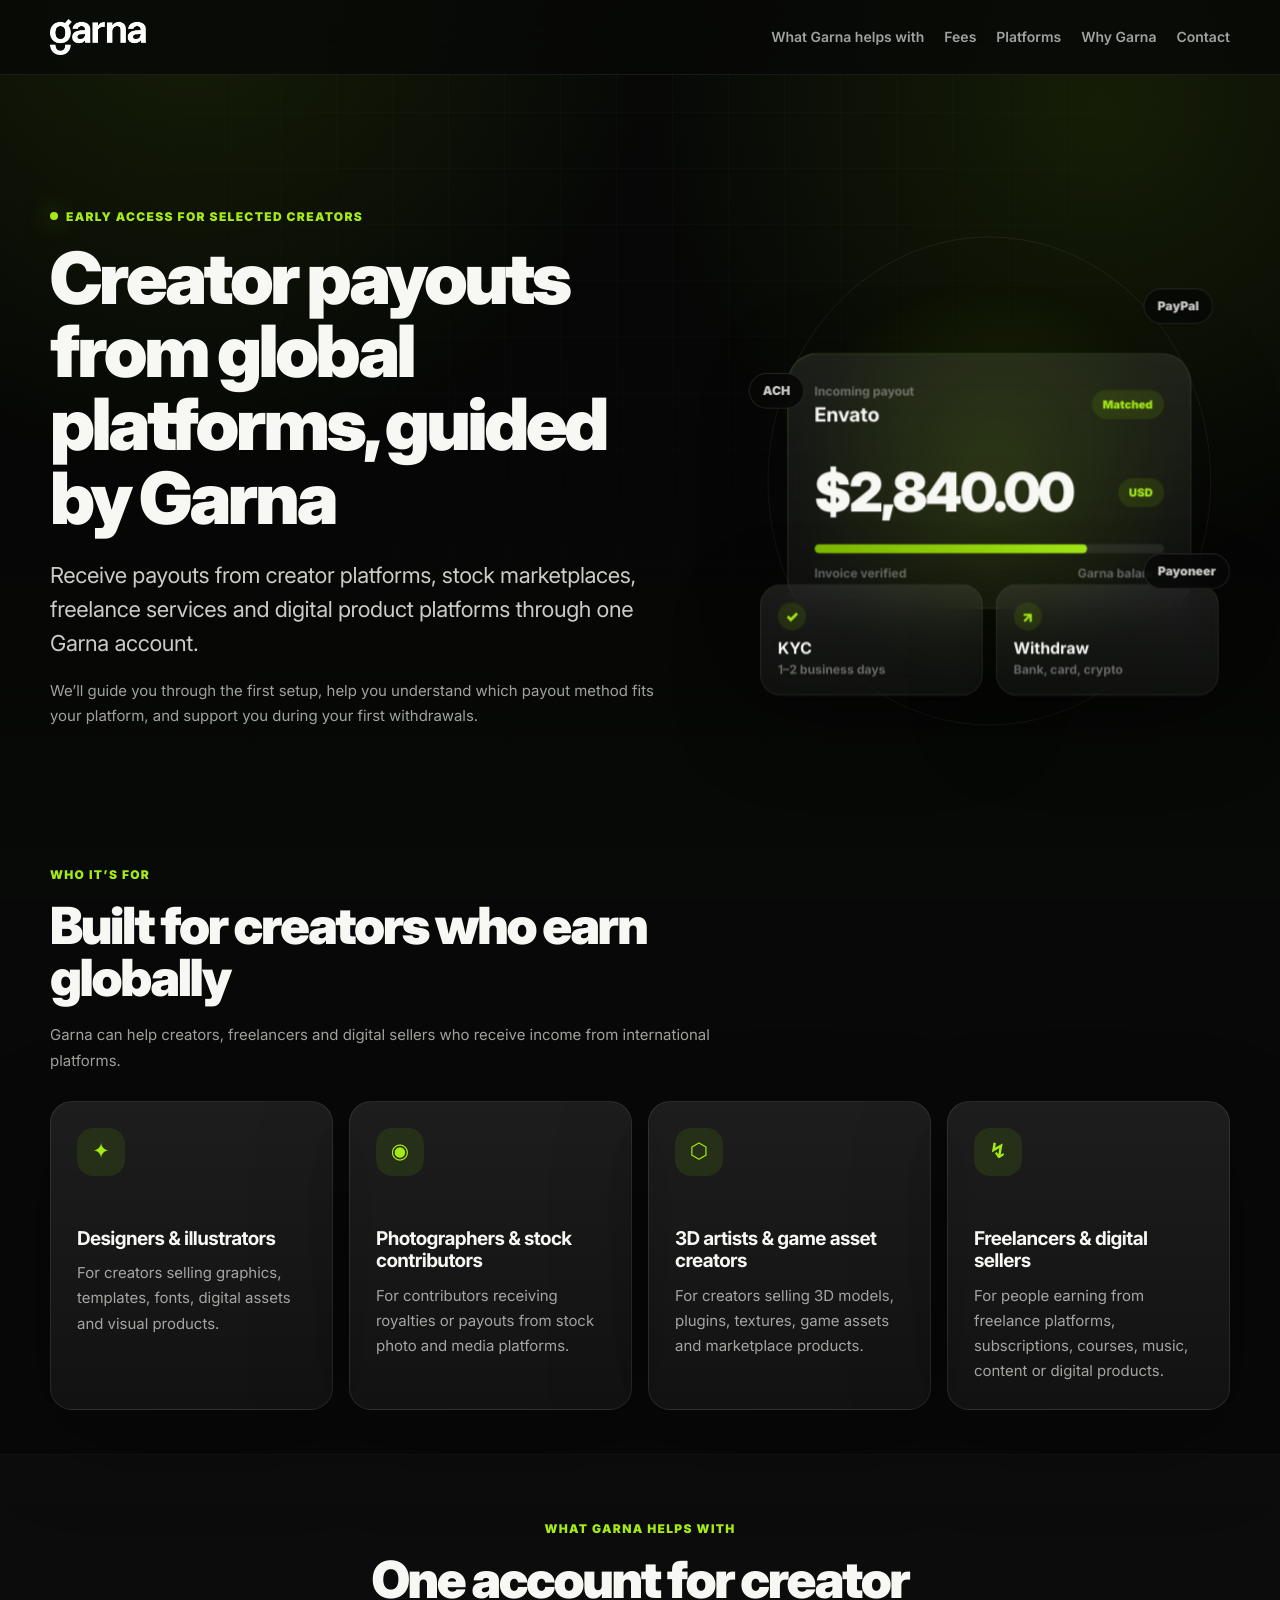
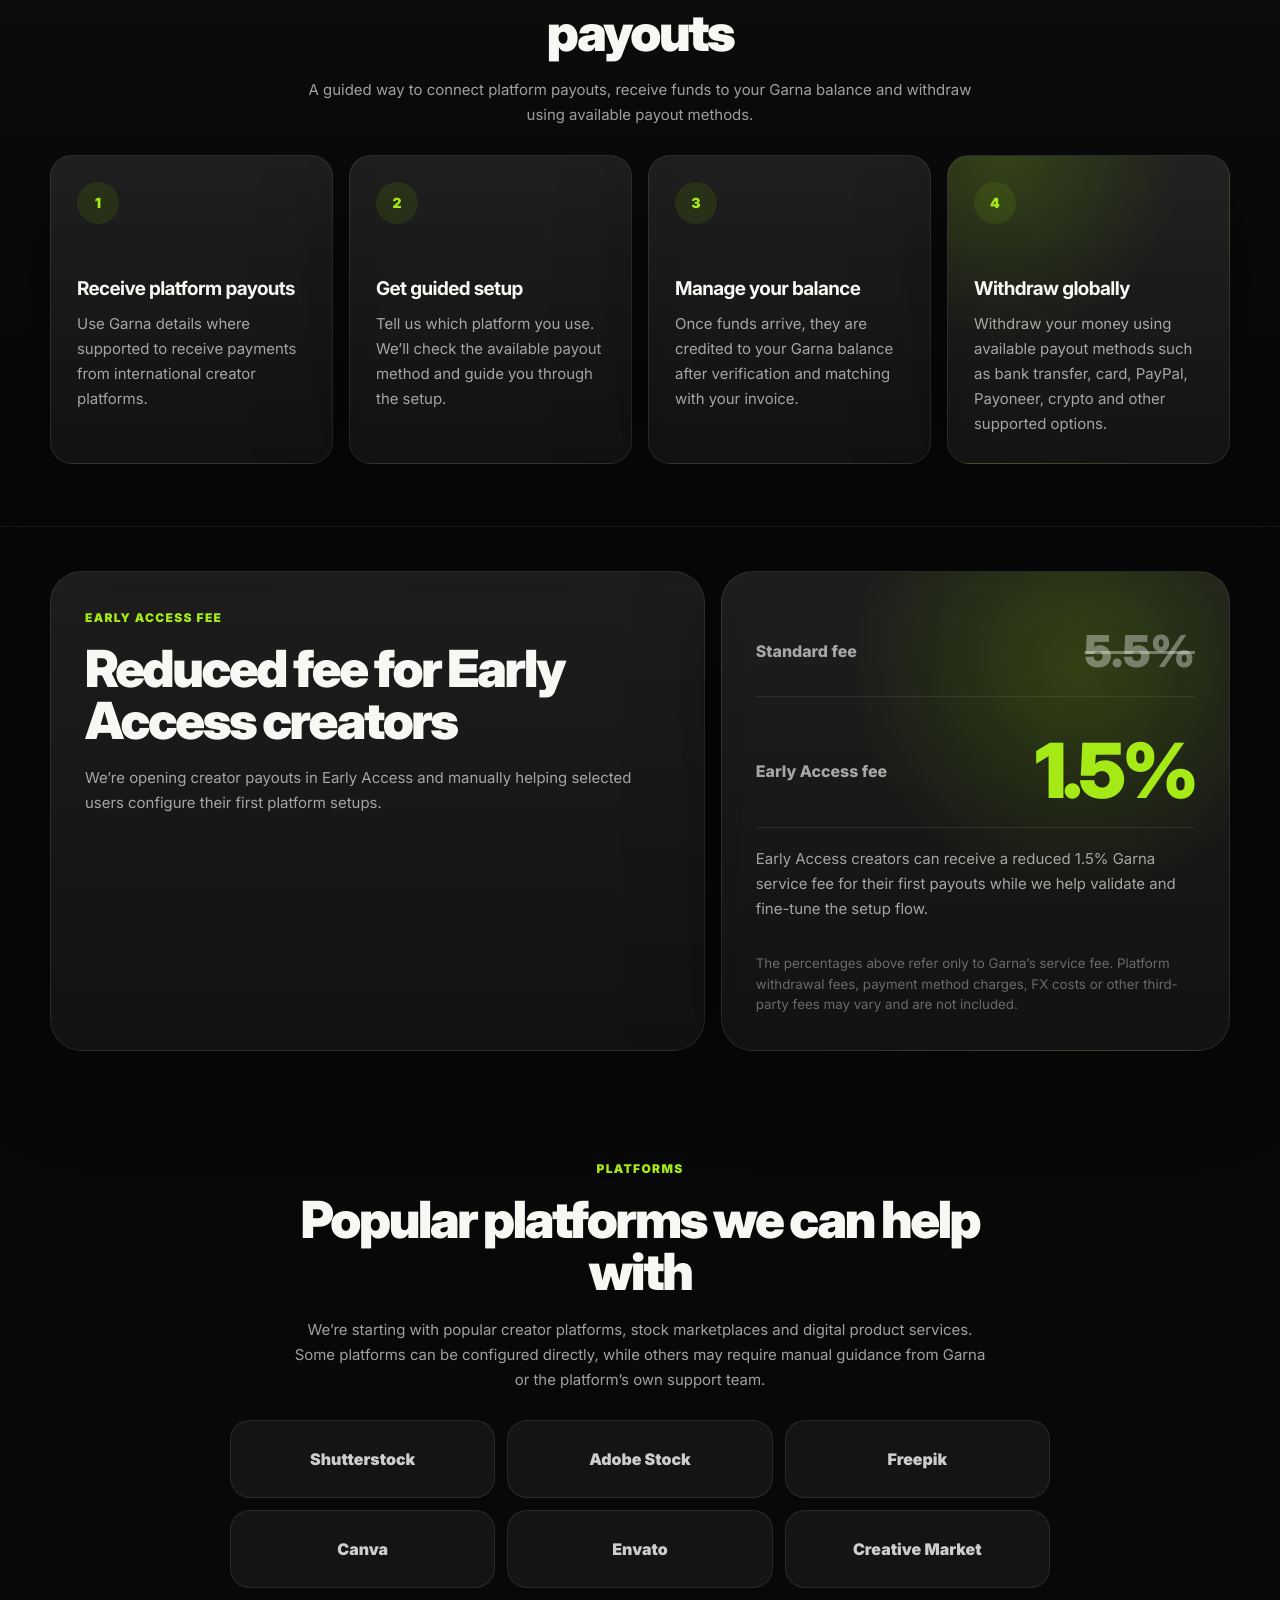
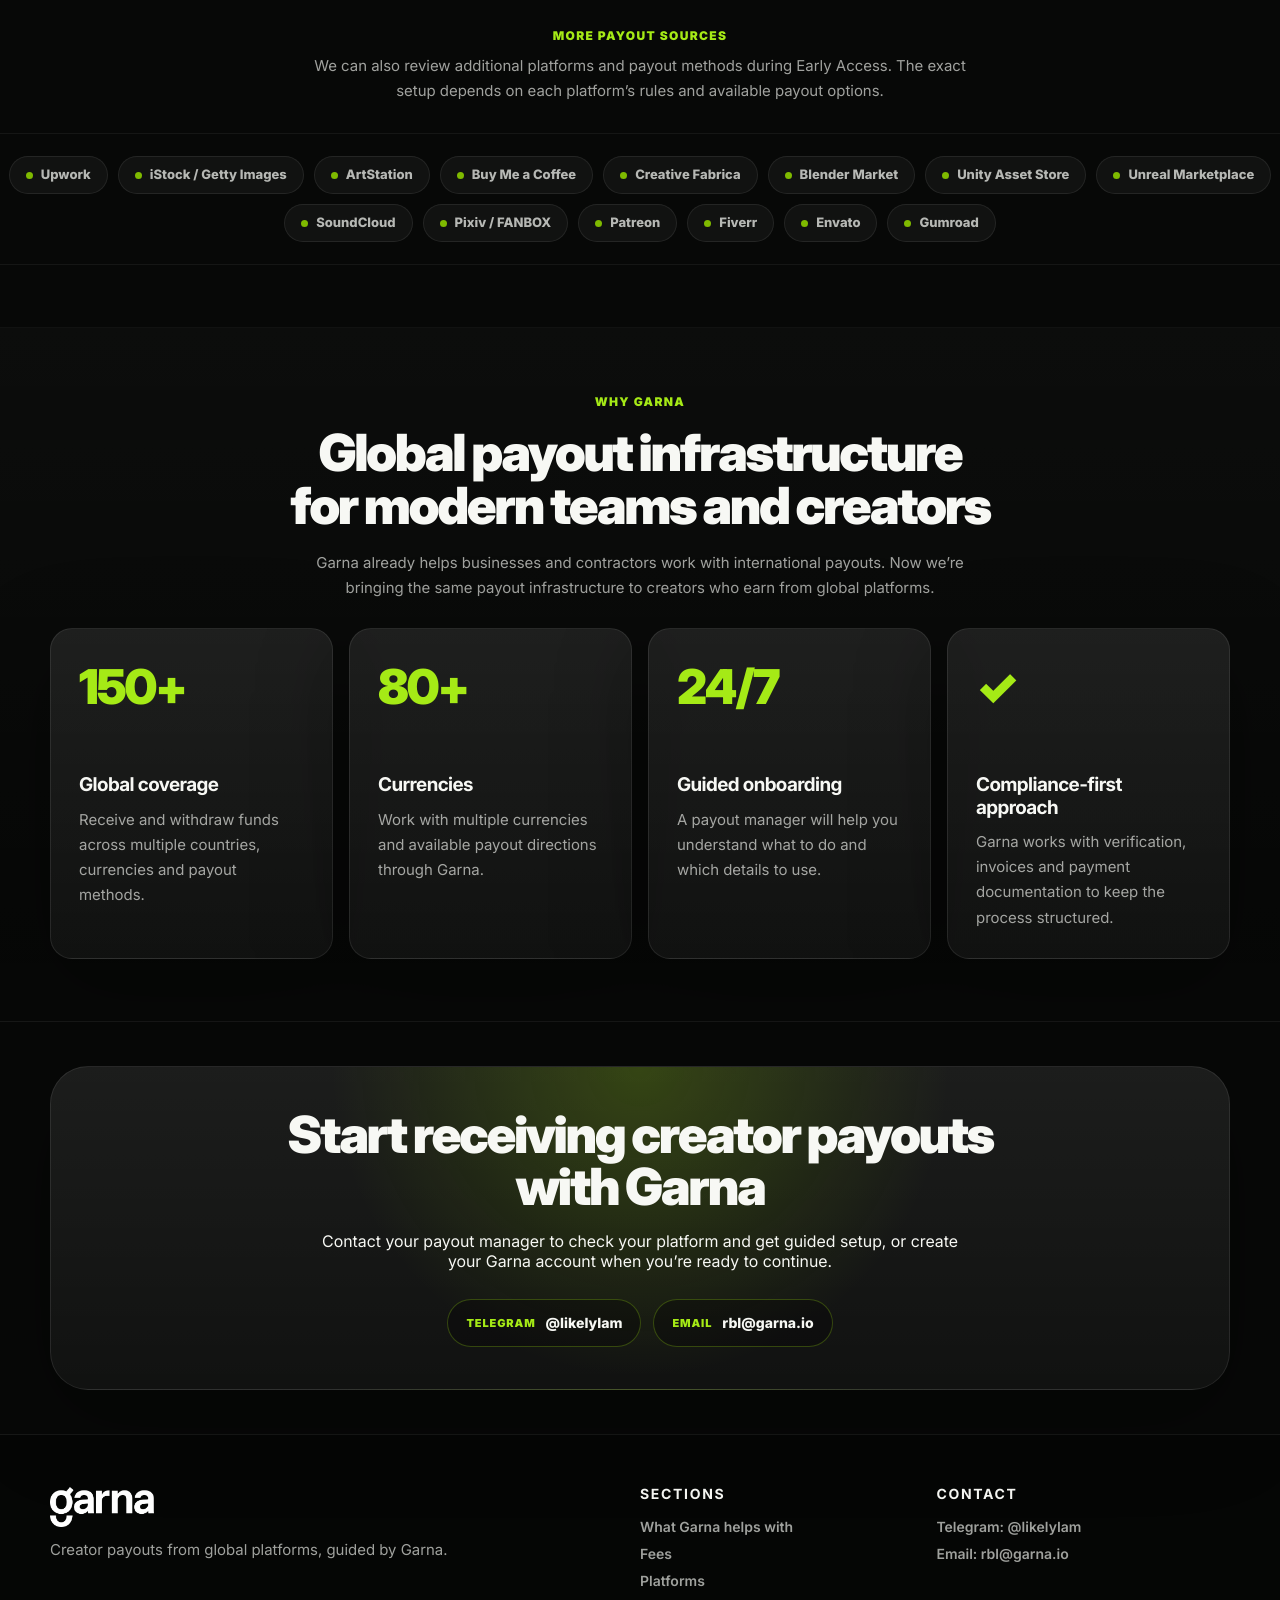
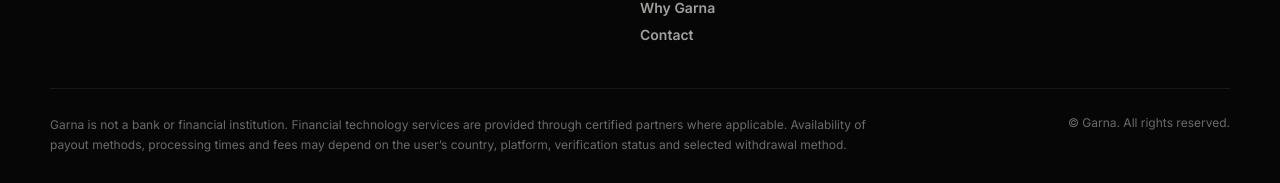
==== pdf/index.html @ 15866f6f "Add files via upload" ====
<!DOCTYPE html>

<html lang="en">
<head>
<meta charset="utf-8"/>
<meta content="width=device-width, initial-scale=1.0" name="viewport"/>
<title>Garna for Creators - PDF version</title>
<meta content="Compact Garna for Creators overview for PDF export." name="description"/>
<meta content="#070807" name="theme-color"/>
<!-- Favicon / app icons -->
<link href="assets/favicon.ico" rel="icon" sizes="any"/>
<link href="assets/favicon-32.png" rel="icon" sizes="32x32" type="image/png"/>
<link href="assets/favicon-180.png" rel="apple-touch-icon"/>
<link href="https://fonts.googleapis.com" rel="preconnect"/>
<link crossorigin="" href="https://fonts.gstatic.com" rel="preconnect"/>
<link href="https://fonts.googleapis.com/css2?family=Inter:wght@400;500;600;700;800;900&amp;display=swap" rel="stylesheet"/>
<link href="styles.css" rel="stylesheet"/>
</head>
<body class="pdf-version">
<div aria-hidden="true" class="page-glow"></div>
<!-- Header / navigation -->
<header class="site-header" id="top">
<div class="nav-shell">
<a aria-label="Garna home" class="brand-logo" href="#top">
<img alt="Garna" src="assets/garna-white.png"/>
</a>
<nav aria-label="Primary navigation" class="main-nav"><a href="#helps">What Garna helps with</a><a href="#fees">Fees</a><a href="#platforms">Platforms</a><a href="#why">Why Garna</a><a href="#manager">Contact</a></nav>

</div>

</header>
<!-- PDF VERSION: compact landing page for browser Print -> Save as PDF --><main>
<!-- Hero: main promise + visual payout flow -->
<section class="hero section-pad">
<div class="container hero-grid">
<div class="hero-copy reveal">
<div class="eyebrow">
<span class="dot"></span>
<span data-i18n="hero.eyebrow">Early Access for selected creators</span>
</div>
<h1 data-i18n="hero.title">Creator payouts from global platforms, guided by Garna</h1>
<p class="lead" data-i18n="hero.subtitle">Receive payouts from creator platforms, stock marketplaces, freelance services and digital product platforms through one Garna account.</p>
<p class="hero-note" data-i18n="hero.note">We’ll guide you through the first setup, help you understand which payout method fits your platform, and support you during your first withdrawals.</p>


</div>
<div aria-label="Garna creator payout flow preview" class="hero-visual reveal delay-1">
<div class="flow-card main-flow">
<div class="flow-head">
<div>
<span class="muted-label" data-i18n="visual.cardLabel">Incoming payout</span>
<strong>Envato</strong>
</div>
<span class="status-pill" data-i18n="visual.matched">Matched</span>
</div>
<div class="amount-row">
<span>$2,840.00</span>
<span class="amount-tag">USD</span>
</div>
<div class="progress-line"><span></span></div>
<div class="flow-meta">
<span data-i18n="visual.invoice">Invoice verified</span>
<span data-i18n="visual.balance">Garna balance</span>
</div>
</div>
<div class="mini-grid">
<div class="mini-card">
<span class="mini-icon">✓</span>
<strong data-i18n="visual.kyc">KYC</strong>
<p data-i18n="visual.kycText">1–2 business days</p>
</div>
<div class="mini-card">
<span class="mini-icon">↗</span>
<strong data-i18n="visual.withdraw">Withdraw</strong>
<p data-i18n="visual.withdrawText">Bank, card, crypto</p>
</div>
</div>
<div class="orbit orbit-a">PayPal</div>
<div class="orbit orbit-b">ACH</div>
<div class="orbit orbit-c">Payoneer</div>
</div>
</div>
</section>
<!-- Optional partner transition banner: visible only with ?mode=transition or ?ref=partner -->

<section class="section-pad compact" id="who">
<div class="container">
<div class="section-head reveal">
<span class="section-kicker" data-i18n="who.kicker">Who it’s for</span>
<h2 data-i18n="who.title">Built for creators who earn globally</h2>
<p data-i18n="who.text">Garna can help creators, freelancers and digital sellers who receive income from international platforms.</p>
</div>
<div class="cards four-cols">
<article class="card reveal">
<span class="card-icon">✦</span>
<h3 data-i18n="who.card1.title">Designers &amp; illustrators</h3>
<p data-i18n="who.card1.text">For creators selling graphics, templates, fonts, digital assets and visual products.</p>
</article>
<article class="card reveal delay-1">
<span class="card-icon">◉</span>
<h3 data-i18n="who.card2.title">Photographers &amp; stock contributors</h3>
<p data-i18n="who.card2.text">For contributors receiving royalties or payouts from stock photo and media platforms.</p>
</article>
<article class="card reveal delay-2">
<span class="card-icon">⬡</span>
<h3 data-i18n="who.card3.title">3D artists &amp; game asset creators</h3>
<p data-i18n="who.card3.text">For creators selling 3D models, plugins, textures, game assets and marketplace products.</p>
</article>
<article class="card reveal delay-3">
<span class="card-icon">↯</span>
<h3 data-i18n="who.card4.title">Freelancers &amp; digital sellers</h3>
<p data-i18n="who.card4.text">For people earning from freelance platforms, subscriptions, courses, music, content or digital products.</p>
</article>
</div>
</div>
</section>
<section class="section-pad muted-section pdf-helps" id="helps">
<div class="container">
<div class="section-head centered reveal">
<span class="section-kicker" data-i18n="helps.kicker">What Garna helps with</span>
<h2 data-i18n="helps.title">One account for creator payouts</h2>
<p data-i18n="helps.text">A guided way to connect platform payouts, receive funds to your Garna balance and withdraw using available payout methods.</p>
</div>
<div class="steps pdf-feature-steps">
<article class="step-card reveal">
<span>1</span>
<h3 data-i18n="helps.f1.title">Receive platform payouts</h3>
<p data-i18n="helps.f1.text">Use Garna details where supported to receive payments from international creator platforms.</p>
</article>
<article class="step-card reveal delay-1">
<span>2</span>
<h3 data-i18n="helps.f2.title">Get guided setup</h3>
<p data-i18n="helps.f2.text">Tell us which platform you use. We’ll check the available payout method and guide you through the setup.</p>
</article>
<article class="step-card reveal delay-2">
<span>3</span>
<h3 data-i18n="helps.f3.title">Manage your balance</h3>
<p data-i18n="helps.f3.text">Once funds arrive, they are credited to your Garna balance after verification and matching with your invoice.</p>
</article>
<article class="step-card reveal accent-step">
<span>4</span>
<h3 data-i18n="helps.f4.title">Withdraw globally</h3>
<p data-i18n="helps.f4.text">Withdraw your money using available payout methods such as bank transfer, card, PayPal, Payoneer, crypto and other supported options.</p>
</article>
</div>
</div>
</section>

<section class="section-pad compact" id="fees">
<div class="container fee-grid">
<div class="fee-card reveal">
<span class="section-kicker" data-i18n="fees.kicker">Early Access fee</span>
<h2 data-i18n="fees.title">Reduced fee for Early Access creators</h2>
<p data-i18n="fees.text">We’re opening creator payouts in Early Access and manually helping selected users configure their first platform setups.</p>

</div>
<div class="price-card reveal delay-1">
<div class="price-row old-price">
<span data-i18n="fees.standard">Standard fee</span>
<strong>5.5%</strong>
</div>
<div class="price-row new-price">
<span data-i18n="fees.early">Early Access fee</span>
<strong>1.5%</strong>
</div>
<p data-i18n="fees.caption">Early Access creators can receive a reduced 1.5% Garna service fee for their first payouts while we help validate and fine-tune the setup flow.</p>
<small data-i18n="fees.disclaimer">The percentages above refer only to Garna’s service fee. Platform withdrawal fees, payment method charges, FX costs or other third-party fees may vary and are not included.</small>
</div>
</div>
</section>
<!-- Platforms: main list + running ticker -->
<section class="section-pad" id="platforms">
<div class="container">
<div class="section-head centered reveal">
<span class="section-kicker" data-i18n="platforms.kicker">Platforms</span>
<h2 data-i18n="platforms.title">Popular platforms we can help with</h2>
<p data-i18n="platforms.text">We’re starting with popular creator platforms, stock marketplaces and digital product services. Some platforms can be configured directly, while others may require manual guidance from Garna or the platform’s own support team.</p>
</div>
<div aria-label="Popular platforms" class="platform-grid reveal"><div class="platform-pill">Shutterstock</div><div class="platform-pill">Adobe Stock</div><div class="platform-pill">Freepik</div><div class="platform-pill">Canva</div><div class="platform-pill">Envato</div><div class="platform-pill">Creative Market</div></div>
</div>
<div class="container">
<div class="ticker-intro reveal">
<span class="section-kicker" data-i18n="platforms.moreKicker">More payout sources</span>
<p data-i18n="platforms.moreText">We can also review additional platforms and payout methods during Early Access. The exact setup depends on each platform’s rules and available payout options.</p>
</div>
</div>
<div aria-hidden="true" class="ticker-wrap reveal">
<div class="ticker-track" id="platformTicker"></div>
</div>
</section>
<section class="section-pad muted-section" id="why">
<div class="container">
<div class="section-head centered reveal">
<span class="section-kicker" data-i18n="why.kicker">Why Garna</span>
<h2 data-i18n="why.title">Global payout infrastructure for modern teams and creators</h2>
<p data-i18n="why.text">Garna already helps businesses and contractors work with international payouts. Now we’re bringing the same payout infrastructure to creators who earn from global platforms.</p>
</div>
<div class="trust-grid">
<article class="trust-card reveal">
<strong>150+</strong>
<h3 data-i18n="why.t1.title">Global coverage</h3>
<p data-i18n="why.t1.text">Receive and withdraw funds across multiple countries, currencies and payout methods.</p>
</article>
<article class="trust-card reveal delay-1">
<strong>80+</strong>
<h3 data-i18n="why.t2.title">Currencies</h3>
<p data-i18n="why.t2.text">Work with multiple currencies and available payout directions through Garna.</p>
</article>
<article class="trust-card reveal delay-2">
<strong>24/7</strong>
<h3 data-i18n="why.t3.title">Guided onboarding</h3>
<p data-i18n="why.t3.text">A payout manager will help you understand what to do and which details to use.</p>
</article>
<article class="trust-card reveal delay-3">
<strong>✓</strong>
<h3 data-i18n="why.t4.title">Compliance-first approach</h3>
<p data-i18n="why.t4.text">Garna works with verification, invoices and payment documentation to keep the process structured.</p>
</article>
</div>
</div>
</section>
<!-- Final contact block for PDF version: contacts are shown as text links, no CTA buttons. -->
<section class="final-cta section-pad compact" id="manager">
<div class="container final-card reveal">
<h2 data-i18n="final.title">Start receiving creator payouts with Garna</h2>
<p data-i18n="final.text">Contact your payout manager to check your platform and get guided setup, or create your Garna account when you’re ready to continue.</p>
<div class="final-contact-lines">
<a href="https://t.me/likelyIam" rel="noopener" target="_blank"><span data-i18n="final.telegramLabel">Telegram</span><text>@likelyIam</text></a>
<a href="mailto:rbl@garna.io"><span data-i18n="final.emailLabel">Email</span><text>rbl@garna.io</text></a>
</div>
</div>
</section>
</main>
<!-- Footer -->
<!-- Footer -->
<footer class="site-footer">
<div class="container footer-grid">
<div>
<a aria-label="Garna home" class="brand-logo footer-logo" href="#top">
<img alt="Garna" src="assets/garna-white.png"/>
</a>
<p data-i18n="footer.text">Creator payouts from global platforms, guided by Garna.</p>
</div>
<div><h3>Sections</h3><a href="#helps">What Garna helps with</a><a href="#fees">Fees</a><a href="#platforms">Platforms</a><a href="#why">Why Garna</a><a href="#manager">Contact</a></div>
<div>
<h3 data-i18n="footer.contact">Contact</h3>
<a href="https://t.me/likelyIam" rel="noopener" target="_blank">Telegram: @likelyIam</a>
<a href="mailto:rbl@garna.io">Email: rbl@garna.io</a>
</div>
</div>
<div class="container legal-row">
<p data-i18n="footer.legal">Garna is not a bank or financial institution. Financial technology services are provided through certified partners where applicable. Availability of payout methods, processing times and fees may depend on the user’s country, platform, verification status and selected withdrawal method.</p>
<span>© Garna. All rights reserved.</span>
</div>
</footer>
<!-- Main page logic: translations, URL modes, ticker, mobile menu, FAQ -->
<script src="script.js"></script>
</body>
</html>
---- pdf/styles.css ----
/*
  Garna for Creators landing page styles
  Main editable areas:
  - :root for colors and sizing tokens
  - the final @media blocks for mobile behavior
  - script.js for landing page text and translations
*/

:root {
  --bg: #070807;
  --bg-soft: #0c0e0b;
  --card: rgba(255, 255, 255, 0.055);
  --card-strong: rgba(255, 255, 255, 0.085);
  --line: rgba(255, 255, 255, 0.09);
  --line-strong: rgba(255, 255, 255, 0.16);
  --text: #f7f8f4;
  --muted: rgba(247, 248, 244, 0.64);
  --faint: rgba(247, 248, 244, 0.38);
  --green: #7fba00;
  --green-bright: #a5ea16;
  --green-soft: rgba(127, 186, 0, 0.14);
  --shadow: 0 28px 90px rgba(0, 0, 0, 0.35);
  --radius-lg: 32px;
  --radius-md: 22px;
  --radius-sm: 14px;
  --container: 1180px;
  --header: 74px;
}

* {
  box-sizing: border-box;
}

[hidden] {
  display: none !important;
}

html {
  scroll-behavior: smooth;
}

body {
  margin: 0;
  font-family: Inter, system-ui, -apple-system, BlinkMacSystemFont, "Segoe UI", sans-serif;
  background: var(--bg);
  color: var(--text);
  overflow-x: hidden;
  -webkit-font-smoothing: antialiased;
  text-rendering: geometricPrecision;
}

body.menu-open {
  overflow: hidden;
}

body::before {
  content: "";
  position: fixed;
  inset: 0;
  pointer-events: none;
  z-index: -2;
  background:
    radial-gradient(circle at 15% 0%, rgba(127, 186, 0, 0.12), transparent 34%),
    radial-gradient(circle at 86% 12%, rgba(127, 186, 0, 0.12), transparent 34%),
    linear-gradient(180deg, #070807 0%, #050605 52%, #080a07 100%);
}

.page-glow {
  position: fixed;
  inset: 0;
  z-index: -1;
  pointer-events: none;
  background-image:
    linear-gradient(rgba(255, 255, 255, 0.025) 1px, transparent 1px),
    linear-gradient(90deg, rgba(255, 255, 255, 0.025) 1px, transparent 1px);
  background-size: 56px 56px;
  mask-image: radial-gradient(circle at 50% 4%, black, transparent 74%);
}

::selection {
  background: var(--green);
  color: #050505;
}

a {
  color: inherit;
  text-decoration: none;
}

button,
a {
  -webkit-tap-highlight-color: transparent;
}

.container {
  width: min(100% - 40px, var(--container));
  margin: 0 auto;
}

.section-pad {
  padding: 88px 0;
}

.section-pad.compact {
  padding: 60px 0;
}

/* Header / navigation */
.site-header {
  position: fixed;
  top: 0;
  left: 0;
  right: 0;
  z-index: 1000;
  background: rgba(7, 8, 7, 0.78);
  backdrop-filter: blur(22px);
  border-bottom: 1px solid rgba(255, 255, 255, 0.07);
}

.nav-shell {
  height: var(--header);
  width: min(100% - 40px, 1260px);
  margin: 0 auto;
  display: flex;
  align-items: center;
  justify-content: space-between;
  gap: 26px;
}

.logo {
  font-size: 23px;
  font-weight: 900;
  letter-spacing: -1.1px;
  line-height: 1;
}

.logo::after {
  content: "";
  display: inline-block;
  width: 7px;
  height: 7px;
  margin-left: 5px;
  border-radius: 50%;
  background: var(--green);
  transform: translateY(-1px);
}

.main-nav {
  display: flex;
  align-items: center;
  justify-content: center;
  gap: 28px;
  flex: 1;
}

.main-nav a,
.mobile-nav a:not(.btn),
.footer-grid a {
  color: var(--muted);
  font-size: 14px;
  font-weight: 600;
  transition: color 0.18s ease;
}

.main-nav a:hover,
.mobile-nav a:hover,
.footer-grid a:hover {
  color: var(--text);
}

.nav-actions {
  display: flex;
  align-items: center;
  gap: 10px;
}

.lang-switch {
  display: inline-flex;
  padding: 4px;
  border-radius: 999px;
  background: rgba(255, 255, 255, 0.06);
  border: 1px solid rgba(255, 255, 255, 0.08);
}

.lang-btn {
  border: 0;
  border-radius: 999px;
  padding: 8px 11px;
  background: transparent;
  color: var(--faint);
  font: inherit;
  font-size: 12px;
  font-weight: 800;
  cursor: pointer;
  transition: background 0.18s ease, color 0.18s ease;
}

.lang-btn.is-active {
  color: #071007;
  background: var(--green);
}

.btn {
  display: inline-flex;
  align-items: center;
  justify-content: center;
  min-height: 52px;
  padding: 0 22px;
  border-radius: 999px;
  border: 1px solid transparent;
  font-size: 14px;
  font-weight: 800;
  letter-spacing: -0.1px;
  cursor: pointer;
  transition: transform 0.18s ease, border-color 0.18s ease, background 0.18s ease, color 0.18s ease;
  white-space: nowrap;
}

.btn:hover {
  transform: translateY(-2px);
}

.btn-primary {
  color: #071007;
  background: var(--green-bright);
  box-shadow: 0 16px 50px rgba(127, 186, 0, 0.25);
}

.btn-primary:hover {
  background: #b8ff27;
}

.btn-secondary {
  color: var(--text);
  background: rgba(255, 255, 255, 0.07);
  border-color: rgba(255, 255, 255, 0.11);
}

.btn-secondary:hover {
  border-color: rgba(255, 255, 255, 0.22);
  background: rgba(255, 255, 255, 0.1);
}

.btn-small {
  min-height: 42px;
  padding: 0 16px;
  font-size: 13px;
}

.menu-btn {
  display: none;
  width: 44px;
  height: 44px;
  border-radius: 50%;
  border: 1px solid rgba(255, 255, 255, 0.1);
  background: rgba(255, 255, 255, 0.06);
  position: relative;
  cursor: pointer;
}

.menu-btn span {
  display: block;
  width: 17px;
  height: 2px;
  border-radius: 4px;
  background: var(--text);
  position: absolute;
  left: 13px;
  transition: transform 0.2s ease, top 0.2s ease;
}

.menu-btn span:first-child { top: 16px; }
.menu-btn span:last-child { top: 25px; }

body.menu-open .menu-btn span:first-child {
  top: 21px;
  transform: rotate(45deg);
}

body.menu-open .menu-btn span:last-child {
  top: 21px;
  transform: rotate(-45deg);
}

.mobile-nav {
  width: min(100% - 40px, 1260px);
  margin: 0 auto;
  padding: 0 0 18px;
  display: none;
  gap: 12px;
}

body.menu-open .mobile-nav {
  display: grid;
}

/* Hero */
.hero {
  min-height: 100vh;
  display: flex;
  align-items: center;
  padding-top: calc(var(--header) + 70px);
  padding-bottom: 90px;
}

.hero-grid {
  display: grid;
  grid-template-columns: minmax(0, 1.05fr) minmax(360px, 0.95fr);
  gap: 70px;
  align-items: center;
}

.eyebrow,
.section-kicker {
  display: inline-flex;
  align-items: center;
  gap: 8px;
  color: var(--green-bright);
  font-size: 12px;
  font-weight: 900;
  letter-spacing: 0.11em;
  text-transform: uppercase;
  margin-bottom: 18px;
}

.dot {
  width: 8px;
  height: 8px;
  border-radius: 50%;
  background: var(--green-bright);
  box-shadow: 0 0 24px rgba(165, 234, 22, 0.7);
}

h1,
h2,
h3,
p {
  margin-top: 0;
}

h1 {
  margin-bottom: 24px;
  font-size: clamp(42px, 5.8vw, 72px);
  line-height: 1.02;
  letter-spacing: -3.4px;
  font-weight: 900;
  max-width: 760px;
}

html[lang="ru"] h1 {
  font-size: clamp(36px, 4.9vw, 60px);
  line-height: 1.05;
  letter-spacing: -2.5px;
}

h2 {
  margin-bottom: 18px;
  font-size: clamp(34px, 4vw, 58px);
  line-height: 1.02;
  letter-spacing: -2.4px;
  font-weight: 900;
}

h3 {
  margin-bottom: 10px;
  font-size: 19px;
  line-height: 1.18;
  letter-spacing: -0.6px;
}

.lead {
  max-width: 660px;
  margin-bottom: 16px;
  color: rgba(247, 248, 244, 0.82);
  font-size: clamp(18px, 2vw, 22px);
  line-height: 1.55;
  letter-spacing: -0.35px;
}

.hero-note,
.section-head p,
.card p,
.feature-row p,
.step-card p,
.fee-card p,
.price-card p,
.ticker-intro p,
.trust-card p,
.manager-card p,
.faq-grid p,
.footer-grid p,
.legal-row p,
.transition-card p,
.section-note {
  color: var(--muted);
  line-height: 1.68;
  font-size: 15px;
}

.hero-note {
  max-width: 620px;
  margin-bottom: 30px;
}

.hero-actions {
  display: flex;
  flex-wrap: wrap;
  gap: 12px;
  align-items: center;
  margin-bottom: 16px;
}

.centered-actions {
  justify-content: center;
}

.microcopy {
  color: var(--faint);
  font-size: 13px;
  margin-bottom: 0;
}

.hero-visual {
  min-height: 560px;
  position: relative;
  display: grid;
  place-items: center;
}

.hero-visual::before {
  content: "";
  position: absolute;
  inset: 20px;
  border: 1px solid rgba(255, 255, 255, 0.065);
  border-radius: 50%;
  background: radial-gradient(circle, rgba(127, 186, 0, 0.18), transparent 62%);
  filter: blur(0.2px);
}

.flow-card,
.mini-card,
.card,
.feature-row,
.step-card,
.fee-card,
.price-card,
.trust-card,
.manager-card,
.final-card,
.transition-card,
.faq-item {
  background: linear-gradient(180deg, rgba(255, 255, 255, 0.085), rgba(255, 255, 255, 0.045));
  border: 1px solid var(--line);
  box-shadow: var(--shadow);
}

.flow-card {
  width: min(100%, 430px);
  padding: 28px;
  border-radius: var(--radius-lg);
  position: relative;
  z-index: 2;
  backdrop-filter: blur(18px);
}

.main-flow::after {
  content: "";
  position: absolute;
  inset: -1px;
  border-radius: inherit;
  pointer-events: none;
  border: 1px solid rgba(127, 186, 0, 0.26);
  mask-image: linear-gradient(145deg, black, transparent 62%);
}

.flow-head,
.flow-meta,
.amount-row,
.price-row {
  display: flex;
  align-items: center;
  justify-content: space-between;
  gap: 14px;
}

.flow-head strong {
  display: block;
  margin-top: 5px;
  font-size: 21px;
}

.muted-label {
  color: var(--faint);
  font-size: 13px;
  font-weight: 700;
}

.status-pill,
.amount-tag {
  display: inline-flex;
  align-items: center;
  justify-content: center;
  border-radius: 999px;
  padding: 8px 12px;
  background: var(--green-soft);
  color: var(--green-bright);
  font-size: 12px;
  font-weight: 900;
}

.amount-row {
  margin: 34px 0 20px;
}

.amount-row span:first-child {
  font-size: clamp(42px, 4.5vw, 58px);
  font-weight: 900;
  letter-spacing: -2.4px;
}

.progress-line {
  height: 10px;
  border-radius: 999px;
  overflow: hidden;
  background: rgba(255, 255, 255, 0.08);
}

.progress-line span {
  display: block;
  width: 78%;
  height: 100%;
  border-radius: inherit;
  background: linear-gradient(90deg, var(--green), var(--green-bright));
}

.flow-meta {
  margin-top: 14px;
  color: var(--faint);
  font-size: 13px;
  font-weight: 700;
}

.mini-grid {
  position: absolute;
  bottom: 52px;
  left: 12px;
  right: 12px;
  display: grid;
  grid-template-columns: 1fr 1fr;
  gap: 14px;
  z-index: 3;
}

.mini-card {
  border-radius: var(--radius-md);
  padding: 18px;
  backdrop-filter: blur(18px);
}

.mini-icon {
  display: inline-grid;
  place-items: center;
  width: 30px;
  height: 30px;
  margin-bottom: 10px;
  border-radius: 50%;
  background: var(--green-soft);
  color: var(--green-bright);
  font-weight: 900;
}

.mini-card strong {
  display: block;
  font-size: 17px;
  margin-bottom: 4px;
}

.mini-card p {
  margin: 0;
  color: var(--faint);
  font-size: 13px;
  font-weight: 700;
}

.orbit {
  position: absolute;
  z-index: 4;
  padding: 10px 14px;
  border-radius: 999px;
  background: rgba(7, 8, 7, 0.82);
  border: 1px solid rgba(255, 255, 255, 0.12);
  color: rgba(247, 248, 244, 0.8);
  font-size: 13px;
  font-weight: 900;
  backdrop-filter: blur(16px);
  animation: float 5s ease-in-out infinite;
}

.orbit-a { top: 75px; right: 18px; }
.orbit-b { left: 0; top: 165px; animation-delay: 0.8s; }
.orbit-c { right: 0; bottom: 165px; animation-delay: 1.6s; }

@keyframes float {
  0%, 100% { transform: translateY(0); }
  50% { transform: translateY(-12px); }
}

.transition-banner {
  padding: 10px 0 0;
}

.transition-card {
  display: grid;
  grid-template-columns: 1fr auto;
  align-items: center;
  gap: 30px;
  padding: 28px;
  border-radius: var(--radius-lg);
  background:
    linear-gradient(135deg, rgba(127, 186, 0, 0.16), rgba(255, 255, 255, 0.055)),
    rgba(255, 255, 255, 0.045);
}

.transition-card h2 {
  font-size: clamp(28px, 3vw, 42px);
}

.transition-card p {
  max-width: 760px;
  margin-bottom: 0;
}

.section-head {
  max-width: 700px;
  margin-bottom: 34px;
}

.section-head.centered {
  margin-left: auto;
  margin-right: auto;
  text-align: center;
}

.cards {
  display: grid;
  gap: 16px;
}

.four-cols {
  grid-template-columns: repeat(4, 1fr);
}

.card {
  min-height: 260px;
  padding: 26px;
  border-radius: var(--radius-md);
  transition: transform 0.22s ease, border-color 0.22s ease, background 0.22s ease;
}

.card:hover,
.step-card:hover,
.platform-pill:hover,
.trust-card:hover {
  transform: translateY(-4px);
  border-color: rgba(127, 186, 0, 0.32);
}

.card-icon {
  display: inline-flex;
  align-items: center;
  justify-content: center;
  width: 48px;
  height: 48px;
  margin-bottom: 52px;
  border-radius: 16px;
  background: rgba(127, 186, 0, 0.12);
  color: var(--green-bright);
  font-size: 21px;
  font-weight: 900;
}

.muted-section {
  background: linear-gradient(180deg, rgba(255, 255, 255, 0.025), rgba(255, 255, 255, 0));
  border-top: 1px solid rgba(255, 255, 255, 0.045);
  border-bottom: 1px solid rgba(255, 255, 255, 0.045);
}

.split-grid {
  display: grid;
  grid-template-columns: minmax(280px, 0.8fr) minmax(0, 1.2fr);
  gap: 70px;
  align-items: start;
}

.sticky-copy {
  position: sticky;
  top: calc(var(--header) + 34px);
}

.feature-stack {
  display: grid;
  gap: 14px;
}

.feature-row {
  display: grid;
  grid-template-columns: 58px 1fr;
  gap: 18px;
  padding: 28px;
  border-radius: var(--radius-md);
}

.feature-row > span,
.step-card > span {
  display: inline-grid;
  place-items: center;
  width: 42px;
  height: 42px;
  border-radius: 50%;
  background: rgba(127, 186, 0, 0.13);
  color: var(--green-bright);
  font-weight: 900;
  font-size: 14px;
}

.feature-row p,
.step-card p,
.trust-card p,
.card p {
  margin-bottom: 0;
}

.steps {
  display: grid;
  grid-template-columns: repeat(3, 1fr);
  gap: 16px;
}

.step-card {
  min-height: 276px;
  padding: 26px;
  border-radius: var(--radius-md);
  transition: transform 0.22s ease, border-color 0.22s ease;
}

.step-card > span {
  margin-bottom: 54px;
}

.accent-step {
  background:
    radial-gradient(circle at 20% 0%, rgba(127, 186, 0, 0.22), transparent 48%),
    linear-gradient(180deg, rgba(255, 255, 255, 0.095), rgba(255, 255, 255, 0.05));
}

.section-note {
  max-width: 820px;
  margin: 26px auto 0;
  text-align: center;
  color: var(--faint);
}

.fee-grid {
  display: grid;
  grid-template-columns: minmax(0, 0.9fr) minmax(340px, 0.7fr);
  gap: 16px;
  align-items: stretch;
}

.fee-card,
.price-card {
  padding: 34px;
  border-radius: var(--radius-lg);
}

.fee-card h2 {
  max-width: 740px;
}

.fee-actions {
  margin-top: 28px;
}

.price-card {
  display: grid;
  align-content: center;
  gap: 18px;
  background:
    radial-gradient(circle at 70% 20%, rgba(127, 186, 0, 0.24), transparent 44%),
    linear-gradient(180deg, rgba(255, 255, 255, 0.09), rgba(255, 255, 255, 0.045));
}

.price-row {
  padding: 18px 0;
  border-bottom: 1px solid rgba(255, 255, 255, 0.08);
}

.price-row span {
  color: var(--muted);
  font-weight: 800;
}

.old-price strong {
  color: var(--faint);
  font-size: 44px;
  font-weight: 900;
  text-decoration: line-through;
  text-decoration-thickness: 3px;
}

.new-price strong {
  color: var(--green-bright);
  font-size: 76px;
  line-height: 1;
  font-weight: 900;
  letter-spacing: -4px;
}

.price-card small {
  color: var(--faint);
  line-height: 1.55;
}

/* Platforms */
.platform-grid {
  display: grid;
  grid-template-columns: repeat(5, 1fr);
  gap: 12px;
}

.platform-pill {
  min-height: 78px;
  display: grid;
  place-items: center;
  padding: 18px;
  border-radius: 20px;
  border: 1px solid var(--line);
  background: rgba(255, 255, 255, 0.052);
  color: rgba(247, 248, 244, 0.82);
  font-weight: 900;
  text-align: center;
  transition: transform 0.22s ease, border-color 0.22s ease, background 0.22s ease;
}

.ticker-intro {
  max-width: 680px;
  margin: 36px auto 0;
  text-align: center;
}

.ticker-intro .section-kicker {
  margin-bottom: 10px;
}

.ticker-intro p {
  margin: 0;
}

.ticker-wrap {
  width: 100%;
  overflow: hidden;
  margin: 30px 0 0;
  padding: 22px 0;
  border-top: 1px solid rgba(255, 255, 255, 0.06);
  border-bottom: 1px solid rgba(255, 255, 255, 0.06);
}

.ticker-track {
  display: flex;
  gap: 10px;
  width: max-content;
  animation: ticker 36s linear infinite;
}

.ticker-item {
  display: inline-flex;
  align-items: center;
  gap: 8px;
  padding: 10px 16px;
  border-radius: 999px;
  border: 1px solid rgba(255, 255, 255, 0.08);
  background: rgba(255, 255, 255, 0.045);
  color: rgba(247, 248, 244, 0.72);
  font-size: 13px;
  font-weight: 800;
  white-space: nowrap;
}

.ticker-item::before {
  content: "";
  width: 7px;
  height: 7px;
  border-radius: 50%;
  background: var(--green);
}

@keyframes ticker {
  from { transform: translateX(0); }
  to { transform: translateX(-50%); }
}

.trust-grid {
  display: grid;
  grid-template-columns: repeat(4, 1fr);
  gap: 16px;
}

.trust-card {
  min-height: 270px;
  padding: 28px;
  border-radius: var(--radius-md);
  transition: transform 0.22s ease, border-color 0.22s ease;
}

.trust-card strong {
  display: block;
  margin-bottom: 58px;
  color: var(--green-bright);
  font-size: 48px;
  font-weight: 900;
  letter-spacing: -2px;
}

/* Personal manager CTA */
.manager-card {
  display: grid;
  grid-template-columns: 1fr auto;
  align-items: center;
  gap: 32px;
  padding: 36px;
  border-radius: var(--radius-lg);
  background:
    radial-gradient(circle at 0% 0%, rgba(127, 186, 0, 0.18), transparent 40%),
    rgba(255, 255, 255, 0.055);
}

.manager-card h2,
.final-card h2 {
  max-width: 760px;
}

.contact-lines {
  display: flex;
  flex-wrap: wrap;
  gap: 10px;
  margin-top: 20px;
}

.contact-lines a {
  display: inline-flex;
  padding: 10px 13px;
  border-radius: 999px;
  background: rgba(255, 255, 255, 0.06);
  border: 1px solid rgba(255, 255, 255, 0.08);
  color: rgba(247, 248, 244, 0.82);
  font-size: 13px;
  font-weight: 800;
}

.manager-actions {
  display: grid;
  gap: 12px;
}

.faq-grid {
  display: grid;
  grid-template-columns: minmax(280px, 0.8fr) minmax(0, 1.2fr);
  gap: 60px;
  align-items: start;
}

.faq-list {
  display: grid;
  gap: 12px;
}

.faq-item {
  border-radius: 20px;
  overflow: hidden;
}

.faq-question {
  width: 100%;
  list-style: none;
  position: relative;
  padding: 22px 58px 22px 22px;
  cursor: pointer;
  font: inherit;
  color: var(--text);
  text-align: left;
  font-weight: 900;
  letter-spacing: -0.25px;
  border: 0;
  background: transparent;
}

.faq-question::after {
  content: "+";
  position: absolute;
  top: 50%;
  right: 22px;
  transform: translateY(-50%) rotate(0deg);
  color: var(--green-bright);
  font-size: 23px;
  font-weight: 900;
  transition: transform 0.26s ease, content 0.26s ease;
}

.faq-item.is-open .faq-question::after {
  content: "–";
  transform: translateY(-50%) rotate(180deg);
}

.faq-answer {
  height: 0;
  overflow: hidden;
  opacity: 0;
  transition: height 0.34s ease, opacity 0.24s ease;
}

.faq-item.is-open .faq-answer {
  opacity: 1;
}

.faq-answer p {
  margin: 0;
  padding: 0 22px 22px;
}

.final-cta {
  padding-top: 28px;
}

.final-card {
  padding: 46px 32px;
  border-radius: 38px;
  text-align: center;
  background:
    radial-gradient(circle at 50% 0%, rgba(127, 186, 0, 0.26), transparent 46%),
    linear-gradient(180deg, rgba(255, 255, 255, 0.085), rgba(255, 255, 255, 0.045));
}

.final-card h2 {
  margin-left: auto;
  margin-right: auto;
}

.final-card p {
  max-width: 640px;
  margin: 0 auto 28px;
}

/* Footer */
.site-footer {
  padding: 52px 0 28px;
  background: #050605;
  border-top: 1px solid rgba(255, 255, 255, 0.07);
}

.footer-grid {
  display: grid;
  grid-template-columns: 1.2fr 0.55fr 0.65fr;
  gap: 48px;
  margin-bottom: 34px;
}

.footer-logo {
  display: inline-block;
  margin-bottom: 18px;
  font-size: 23px;
  font-weight: 900;
  letter-spacing: -1.1px;
  line-height: 1;
  color: var(--text) !important;
}

.footer-grid h3 {
  margin-bottom: 15px;
  color: var(--text);
  font-size: 14px;
  text-transform: uppercase;
  letter-spacing: 0.12em;
}

.footer-grid a {
  display: block;
  margin-bottom: 10px;
}

.legal-row {
  display: flex;
  justify-content: space-between;
  gap: 30px;
  padding-top: 26px;
  border-top: 1px solid rgba(255, 255, 255, 0.07);
}

.legal-row p {
  max-width: 820px;
  margin: 0;
  font-size: 12px;
  color: rgba(247, 248, 244, 0.42);
}

.legal-row span {
  color: rgba(247, 248, 244, 0.42);
  font-size: 12px;
  white-space: nowrap;
}

.reveal {
  opacity: 0;
  transform: translateY(22px);
  transition: opacity 0.75s ease, transform 0.75s ease;
}

.reveal.is-visible {
  opacity: 1;
  transform: translateY(0);
}

.delay-1 { transition-delay: 0.08s; }
.delay-2 { transition-delay: 0.16s; }
.delay-3 { transition-delay: 0.24s; }


@media (max-width: 1280px) and (min-width: 1081px) {
  .nav-shell {
    gap: 18px;
  }

  .main-nav {
    gap: 18px;
  }

  .hero-grid {
    grid-template-columns: minmax(0, 1fr) minmax(330px, 0.82fr);
    gap: 44px;
  }

  .hero {
    padding-top: calc(var(--header) + 46px);
  }
}

@media (min-width: 1081px) {
  .mobile-nav,
  .menu-btn {
    display: none !important;
  }

  body.menu-open {
    overflow: auto;
  }
}

@media (max-width: 1080px) {
  .main-nav,
  .nav-cta {
    display: none;
  }

  .menu-btn {
    display: inline-block;
  }

  .hero-grid,
  .split-grid,
  .faq-grid,
  .fee-grid {
    grid-template-columns: 1fr;
  }

  .hero {
    min-height: auto;
  }

  .hero-visual {
    min-height: 520px;
  }

  .four-cols,
  .trust-grid {
    grid-template-columns: repeat(2, 1fr);
  }

  .platform-grid {
    grid-template-columns: repeat(3, 1fr);
  }

  .sticky-copy {
    position: static;
  }

  .transition-card,
  .manager-card {
    grid-template-columns: 1fr;
  }

  .manager-actions {
    display: flex;
    flex-wrap: wrap;
  }
}

@media (max-width: 740px) {
  :root {
    --header: 66px;
  }

  .container,
  .nav-shell,
  .mobile-nav {
    width: min(100% - 28px, var(--container));
  }

  .section-pad,
  .section-pad.compact {
    padding: 72px 0;
  }

  .hero {
    padding-top: calc(var(--header) + 42px);
    padding-bottom: 54px;
  }

  h1 {
    font-size: clamp(36px, 10.8vw, 54px);
    line-height: 1.03;
    letter-spacing: -2.3px;
  }

  html[lang="ru"] h1 {
    font-size: clamp(31px, 9.4vw, 45px);
    letter-spacing: -1.6px;
  }

  h2 {
    letter-spacing: -1.6px;
  }

  .logo {
    font-size: 21px;
  }

  .lang-btn {
    padding: 7px 9px;
  }

  .hero-actions,
  .manager-actions,
  .legal-row {
    flex-direction: column;
    align-items: stretch;
  }

  .btn {
    width: 100%;
  }

  .hero-visual {
    min-height: 450px;
  }

  .flow-card {
    padding: 22px;
  }

  .amount-row span:first-child {
    font-size: 38px;
  }

  .mini-grid {
    bottom: 10px;
    grid-template-columns: 1fr;
  }

  .orbit-a { top: 44px; right: 0; }
  .orbit-b { left: 0; top: 112px; }
  .orbit-c { right: 0; bottom: 128px; }

  .four-cols,
  .steps,
  .trust-grid,
  .platform-grid {
    grid-template-columns: 1fr;
  }

  .card,
  .step-card,
  .trust-card {
    min-height: auto;
  }

  .card-icon,
  .step-card > span,
  .trust-card strong {
    margin-bottom: 28px;
  }

  .feature-row {
    grid-template-columns: 1fr;
  }

  .new-price strong {
    font-size: 62px;
  }

  .footer-grid {
    grid-template-columns: 1fr;
    gap: 24px;
  }

  .legal-row span {
    white-space: normal;
  }
}


@media (max-width: 390px) {
  .nav-shell {
    gap: 8px;
  }

  .lang-switch {
    padding: 3px;
  }

  .lang-btn {
    padding: 6px 8px;
    font-size: 11px;
  }

  h1 {
    font-size: 34px;
    letter-spacing: -1.8px;
  }

  html[lang="ru"] h1 {
    font-size: 29px;
    letter-spacing: -1.1px;
  }

  .hero-actions .btn,
  .manager-actions .btn {
    min-height: 50px;
  }
}

@media (prefers-reduced-motion: reduce) {
  *,
  *::before,
  *::after {
    animation-duration: 0.001ms !important;
    animation-iteration-count: 1 !important;
    scroll-behavior: auto !important;
    transition-duration: 0.001ms !important;
  }

  .reveal {
    opacity: 1;
    transform: none;
  }
}


/* =========================================================
   Final project overrides / easy manual editing area
   ========================================================= */

/* Image logo used in header and footer. */
.brand-logo {
  display: inline-flex;
  align-items: center;
  flex-shrink: 0;
  line-height: 0;
}

.brand-logo img {
  display: block;
  width: 96px;
  height: auto;
}

.footer-grid .brand-logo {
  display: inline-flex;
}

.footer-logo img {
  width: 104px;
}

/* Personal manager block: only text + two buttons, no separate contact text pills. */
.manager-card {
  grid-template-columns: 1fr;
  align-items: start;
}

.contact-lines {
  display: none;
}

.manager-actions {
  display: flex;
  flex-wrap: wrap;
  gap: 12px;
  align-items: center;
  justify-content: flex-start;
}

/* Mobile-only corrections requested after review. */
@media (max-width: 740px) {
  .brand-logo img {
    width: 86px;
  }

  .footer-logo img {
    width: 96px;
  }

  /* Compact the hero visual on phones without changing desktop. */
  .hero-visual {
    min-height: 330px;
    margin-top: 10px;
  }

  .hero-visual::before {
    inset: 30px 28px;
    opacity: 0.7;
  }

  .flow-card {
    width: min(100%, 332px);
    padding: 18px;
    transform: translateY(-30px);
  }

  .flow-head strong {
    font-size: 18px;
  }

  .amount-row {
    margin: 24px 0 16px;
  }

  .amount-row span:first-child {
    font-size: 32px;
    letter-spacing: -1.4px;
  }

  .mini-grid {
    left: 26px;
    right: 26px;
    bottom: 28px;
    grid-template-columns: 1fr 1fr;
    gap: 8px;
  }

  .mini-card {
    padding: 12px;
    border-radius: 16px;
  }

  .mini-icon {
    width: 24px;
    height: 24px;
    margin-bottom: 7px;
    font-size: 12px;
  }

  .mini-card strong {
    font-size: 14px;
  }

  .mini-card p {
    font-size: 11px;
  }

  .orbit {
    padding: 7px 10px;
    font-size: 11px;
  }

  .orbit-a { top: 26px; right: 8px; }
  .orbit-b { left: 2px; top: 94px; }
  .orbit-c { right: 8px; bottom: 98px; }

  /* Show only the first 6 main platform pills on phones. The ticker below remains unchanged. */
  .platform-grid {
    grid-template-columns: repeat(2, minmax(0, 1fr));
  }

  .platform-pill {
    min-height: 58px;
    padding: 12px;
    border-radius: 16px;
    font-size: 14px;
  }

  .platform-pill:nth-child(n + 7) {
    display: none;
  }

  .manager-card {
    padding: 28px 22px;
  }

  .manager-actions {
    flex-direction: column;
    align-items: stretch;
  }
}

/* v5 CTA update: Contact Payout Manager is the primary action; account creation is secondary. */
.nav-cta-secondary {
  padding-inline: 14px;
}

@media (max-width: 1180px) and (min-width: 1081px) {
  .nav-cta-secondary {
    display: none;
  }
}


/* ======================================================================
   PDF VERSION OVERRIDES
   These rules apply only to /PDF version/index.html because the body has
   class="pdf-version". Use this area to tune the printable one-page version.
====================================================================== */

body.pdf-version .site-header {
  position: sticky;
}

body.pdf-version main {
  padding-top: 0;
}

body.pdf-version .nav-shell {
  width: min(100% - 40px, var(--container));
}

body.pdf-version .main-nav {
  justify-content: flex-end;
  gap: 20px;
}

body.pdf-version .hero {
  padding-top: 88px;
  padding-bottom: 88px;
}

body.pdf-version .hero-copy {
  max-width: 720px;
}

body.pdf-version .hero-visual {
  transform: scale(0.94);
  transform-origin: center right;
}

body.pdf-version .pdf-feature-steps {
  grid-template-columns: repeat(4, 1fr);
}

body.pdf-version .pdf-feature-steps .step-card {
  min-height: 260px;
}

body.pdf-version .platform-grid {
  grid-template-columns: repeat(3, 1fr);
  max-width: 820px;
  margin-left: auto;
  margin-right: auto;
}

body.pdf-version .ticker-track {
  animation: none !important;
  transform: none !important;
  width: auto;
  flex-wrap: wrap;
  justify-content: center;
}

body.pdf-version .ticker-wrap {
  overflow: visible;
}

body.pdf-version .manager-card {
  align-items: stretch;
}

.pdf-contact-block {
  display: grid;
  gap: 12px;
  min-width: 280px;
}

.pdf-contact-block a {
  display: flex;
  flex-direction: column;
  gap: 4px;
  padding: 16px 18px;
  border-radius: 18px;
  background: rgba(127, 186, 0, 0.12);
  border: 1px solid rgba(127, 186, 0, 0.28);
  color: var(--text) !important;
}

.pdf-contact-block span {
  color: var(--green-bright);
  font-size: 12px;
  font-weight: 800;
  text-transform: uppercase;
  letter-spacing: 0.08em;
}

.pdf-contact-block strong {
  font-size: 20px;
  letter-spacing: -0.02em;
}

/* Footer contact links in the PDF version use the same calm style as the main site. */

@media (max-width: 980px) {
  body.pdf-version .pdf-feature-steps {
    grid-template-columns: repeat(2, 1fr);
  }
  body.pdf-version .platform-grid {
    grid-template-columns: repeat(2, 1fr);
  }
}

@media print {
  @page {
    size: A4;
    margin: 12mm;
  }

  html {
    scroll-behavior: auto;
  }

  body.pdf-version {
    background: #070807 !important;
    color: #f7f8f4 !important;
    -webkit-print-color-adjust: exact;
    print-color-adjust: exact;
  }

  body.pdf-version .site-header {
    position: static;
  }

  body.pdf-version .section-pad,
  body.pdf-version .section-pad.compact {
    padding: 56px 0;
  }

  body.pdf-version .hero {
    padding-top: 48px;
  }

  body.pdf-version .reveal {
    opacity: 1 !important;
    transform: none !important;
  }

  body.pdf-version .menu-btn,
  body.pdf-version .lang-switch,
  body.pdf-version .mobile-nav {
    display: none !important;
  }

  body.pdf-version .ticker-track {
    animation: none !important;
    transform: none !important;
  }

  body.pdf-version section,
  body.pdf-version .fee-card,
  body.pdf-version .price-card,
  body.pdf-version .manager-card,
  body.pdf-version .trust-card,
  body.pdf-version .step-card {
    break-inside: avoid;
  }
}


/* PDF VERSION SPACING: tighter vertical rhythm for a compact one-page handout. */
body.pdf-version .section-pad {
  padding: 62px 0;
}

body.pdf-version .section-pad.compact {
  padding: 44px 0;
}

body.pdf-version .hero {
  min-height: auto;
  padding-top: calc(var(--header) + 52px);
  padding-bottom: 58px;
}

body.pdf-version .section-head {
  margin-bottom: 28px;
}

body.pdf-version .final-cta {
  padding-top: 26px;
}

body.pdf-version .final-card {
  padding: 42px 32px;
}

/* Final PDF contact lines replace CTA buttons in the closing green block. */
.final-contact-lines {
  display: flex;
  justify-content: center;
  flex-wrap: wrap;
  gap: 12px;
  margin-top: 24px;
}

.final-contact-lines a {
  display: inline-flex;
  align-items: center;
  gap: 10px;
  min-height: 48px;
  padding: 0 18px;
  border-radius: 999px;
  border: 1px solid rgba(165, 234, 22, 0.26);
  background: rgba(7, 8, 7, 0.36);
  color: var(--text);
  font-size: 14px;
  font-weight: 800;
}

.final-contact-lines span {
  color: var(--green-bright);
  font-size: 11px;
  font-weight: 900;
  text-transform: uppercase;
  letter-spacing: 0.08em;
}

.final-contact-lines strong {
  font-size: 15px;
}

@media print {
  body.pdf-version .section-pad,
  body.pdf-version .section-pad.compact {
    padding: 42px 0;
  }

  body.pdf-version .hero {
    min-height: auto !important;
    padding-top: 42px !important;
    padding-bottom: 42px !important;
  }

  body.pdf-version .final-contact-lines a {
    -webkit-print-color-adjust: exact;
    print-color-adjust: exact;
  }
}
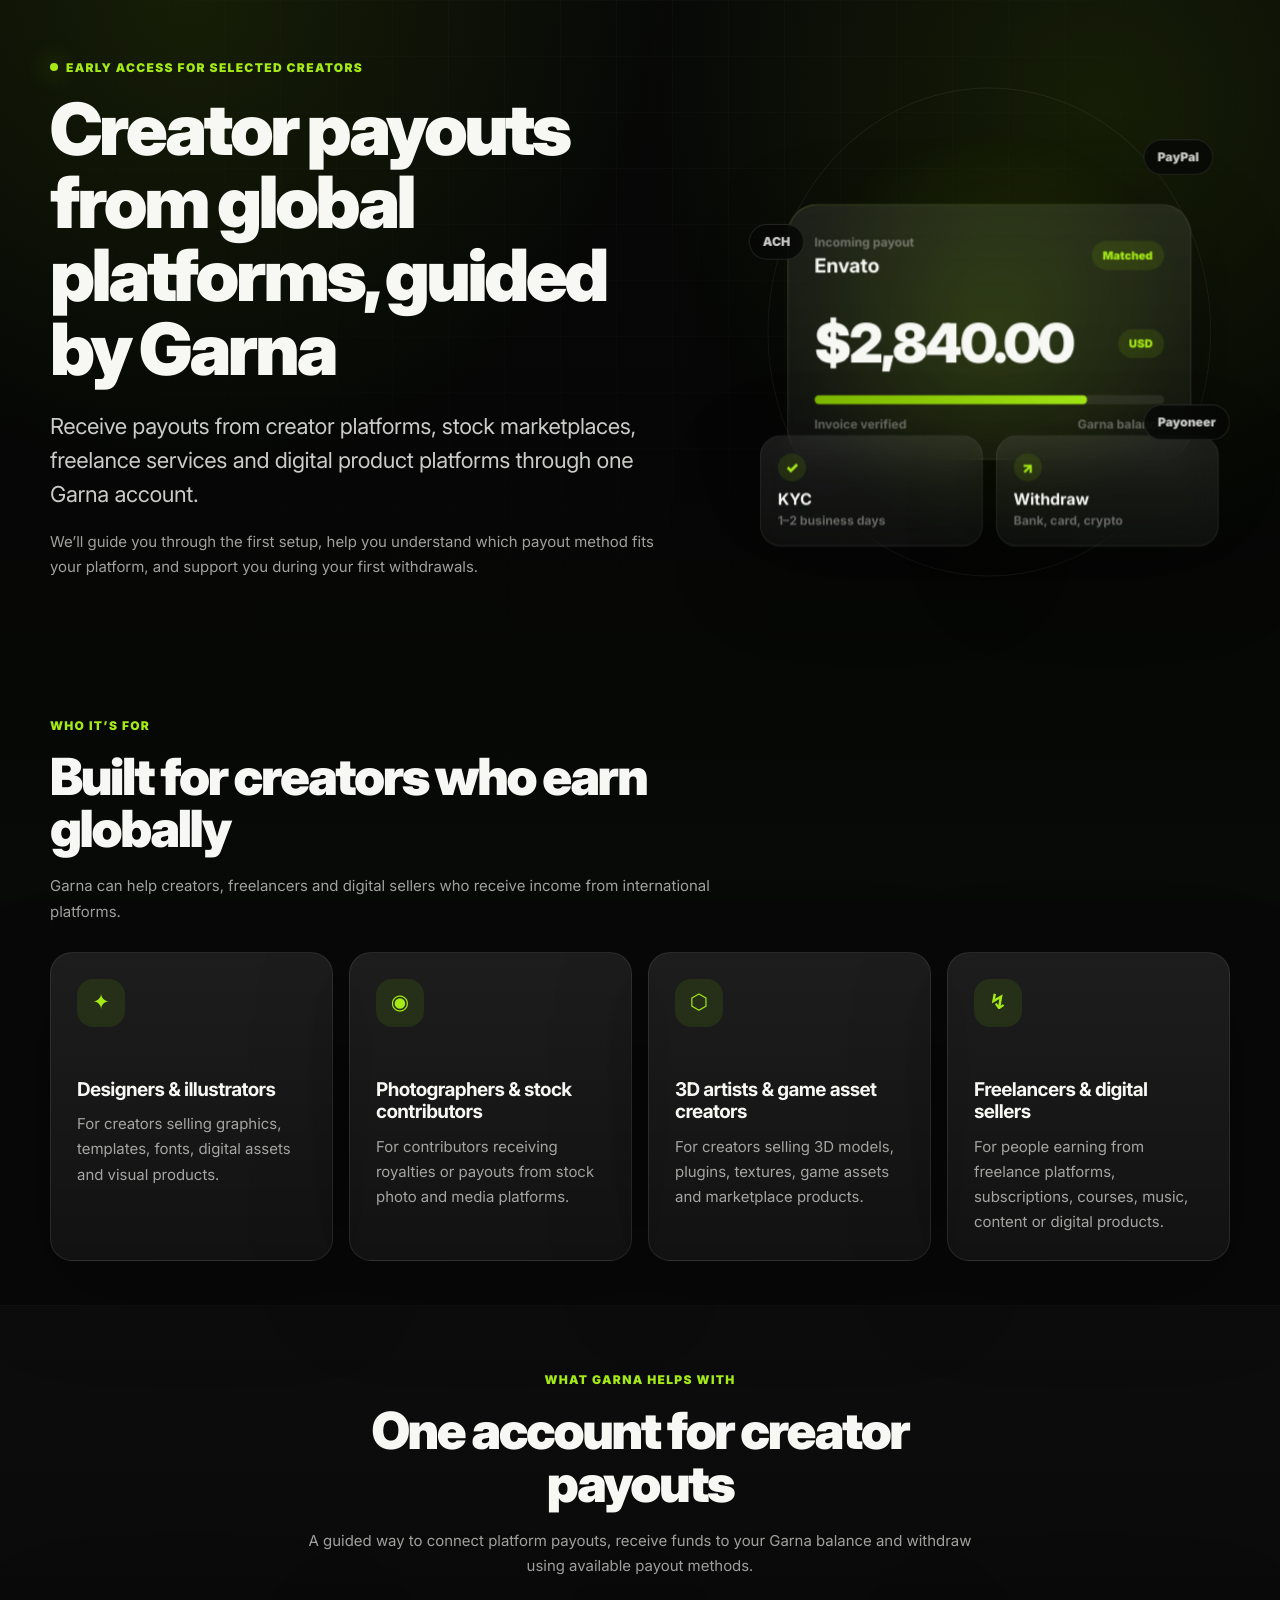
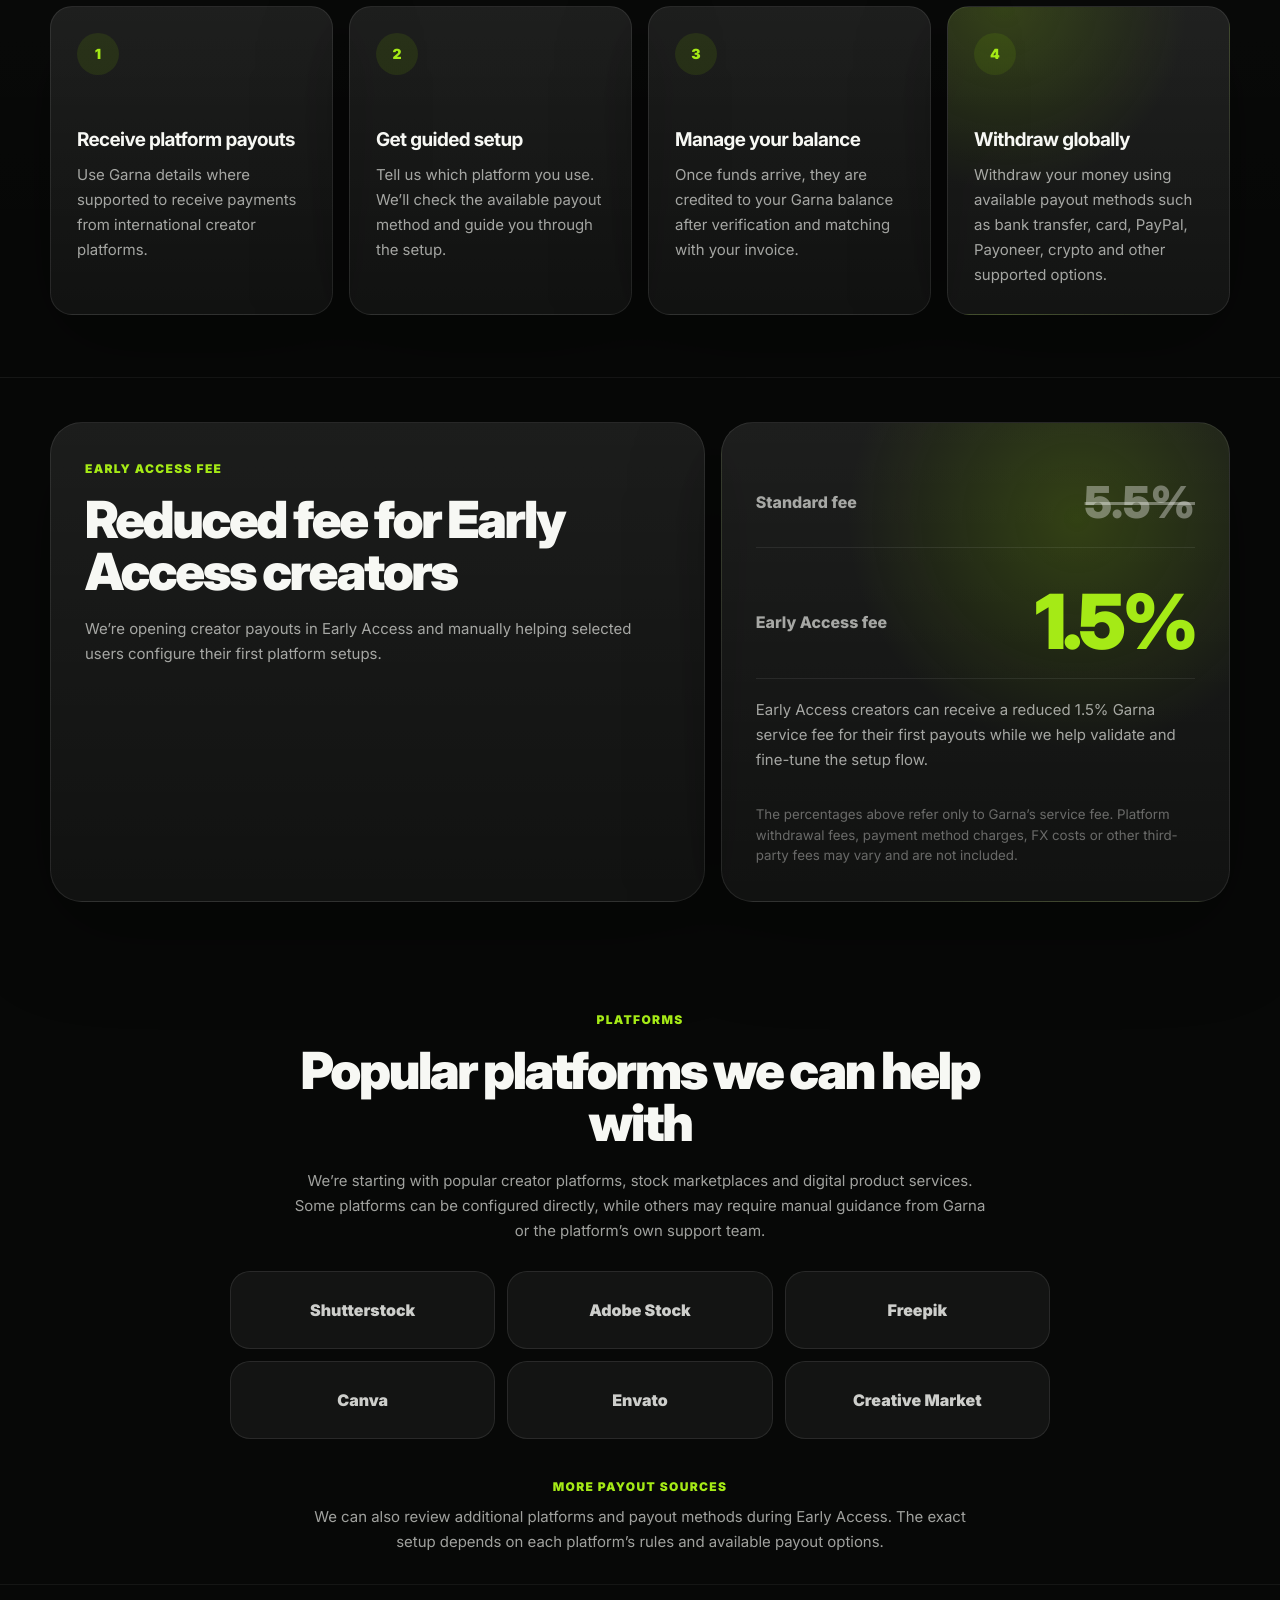
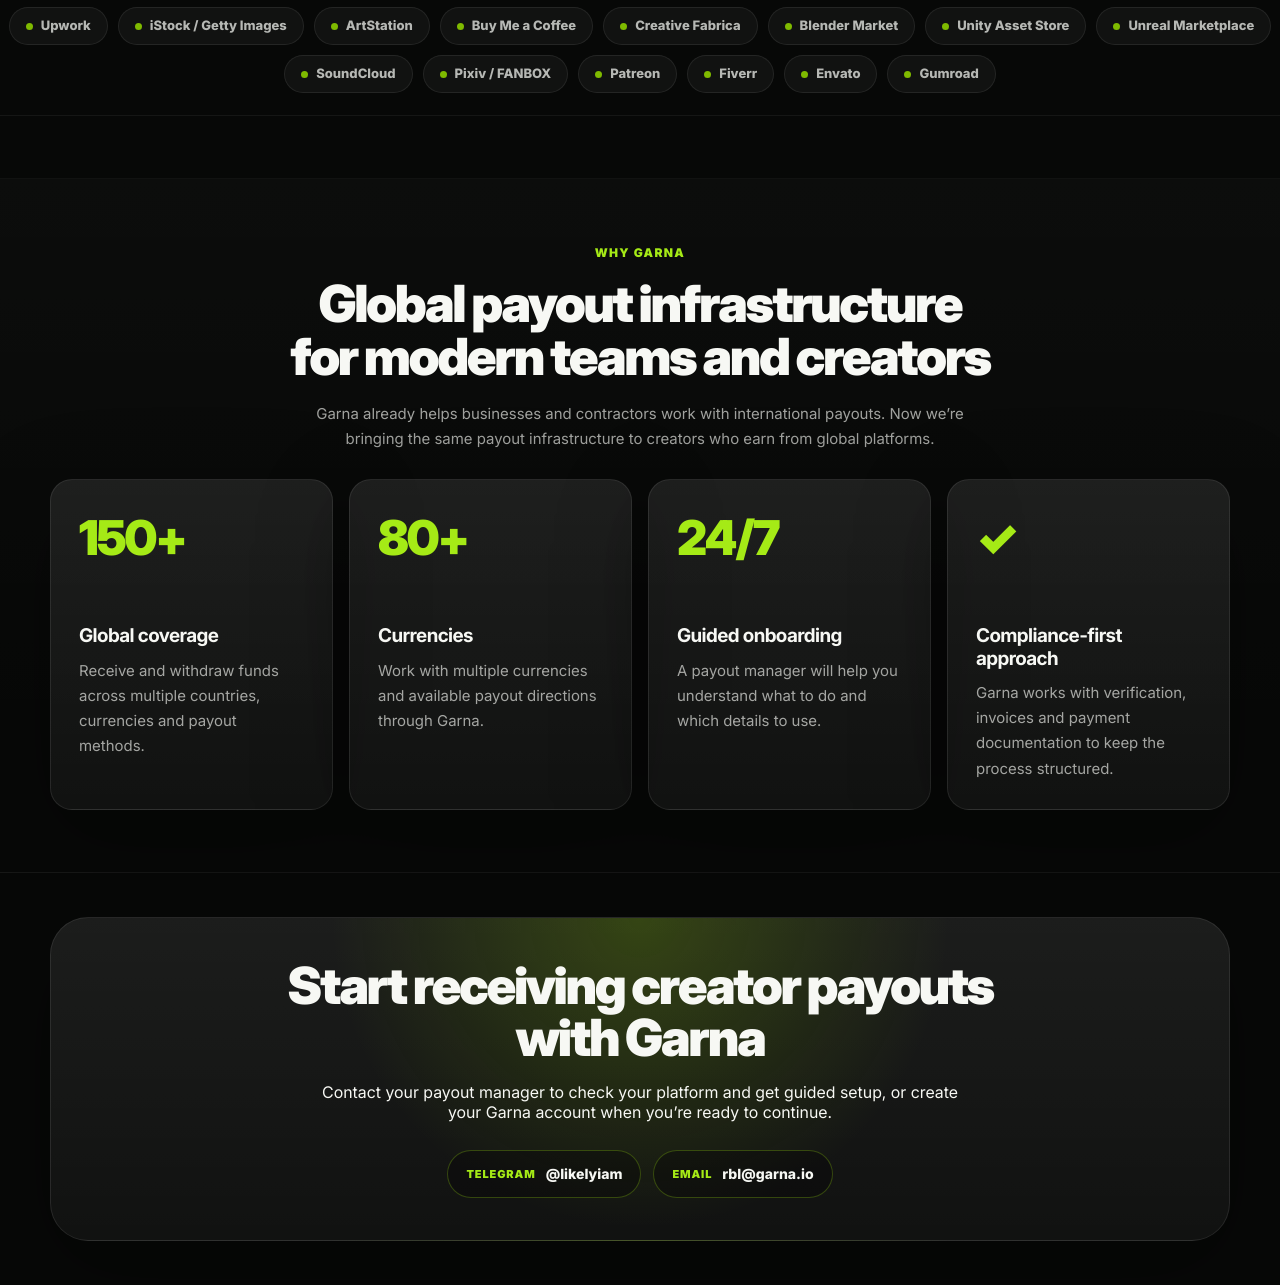
==== commit 2a78e241: "Add files via upload" ====
--- a/pdf/index.html
+++ b/pdf/index.html
@@ -18,17 +18,8 @@
 </head>
 <body class="pdf-version">
 <div aria-hidden="true" class="page-glow"></div>
-<!-- Header / navigation -->
-<header class="site-header" id="top">
-<div class="nav-shell">
-<a aria-label="Garna home" class="brand-logo" href="#top">
-<img alt="Garna" src="assets/garna-white.png"/>
-</a>
-<nav aria-label="Primary navigation" class="main-nav"><a href="#helps">What Garna helps with</a><a href="#fees">Fees</a><a href="#platforms">Platforms</a><a href="#why">Why Garna</a><a href="#manager">Contact</a></nav>
-
-</div>
-
-</header>
+<!-- PDF version has no header: the document starts directly with the hero block. -->
+
 <!-- PDF VERSION: compact landing page for browser Print -> Save as PDF --><main>
 <!-- Hero: main promise + visual payout flow -->
 <section class="hero section-pad">
@@ -225,35 +216,13 @@
 <h2 data-i18n="final.title">Start receiving creator payouts with Garna</h2>
 <p data-i18n="final.text">Contact your payout manager to check your platform and get guided setup, or create your Garna account when you’re ready to continue.</p>
 <div class="final-contact-lines">
-<a href="https://t.me/likelyIam" rel="noopener" target="_blank"><span data-i18n="final.telegramLabel">Telegram</span><text>@likelyIam</text></a>
+<a href="https://t.me/likelyiam" rel="noopener" target="_blank"><span data-i18n="final.telegramLabel">Telegram</span><text>@likelyiam</text></a>
 <a href="mailto:rbl@garna.io"><span data-i18n="final.emailLabel">Email</span><text>rbl@garna.io</text></a>
 </div>
 </div>
 </section>
 </main>
-<!-- Footer -->
-<!-- Footer -->
-<footer class="site-footer">
-<div class="container footer-grid">
-<div>
-<a aria-label="Garna home" class="brand-logo footer-logo" href="#top">
-<img alt="Garna" src="assets/garna-white.png"/>
-</a>
-<p data-i18n="footer.text">Creator payouts from global platforms, guided by Garna.</p>
-</div>
-<div><h3>Sections</h3><a href="#helps">What Garna helps with</a><a href="#fees">Fees</a><a href="#platforms">Platforms</a><a href="#why">Why Garna</a><a href="#manager">Contact</a></div>
-<div>
-<h3 data-i18n="footer.contact">Contact</h3>
-<a href="https://t.me/likelyIam" rel="noopener" target="_blank">Telegram: @likelyIam</a>
-<a href="mailto:rbl@garna.io">Email: rbl@garna.io</a>
-</div>
-</div>
-<div class="container legal-row">
-<p data-i18n="footer.legal">Garna is not a bank or financial institution. Financial technology services are provided through certified partners where applicable. Availability of payout methods, processing times and fees may depend on the user’s country, platform, verification status and selected withdrawal method.</p>
-<span>© Garna. All rights reserved.</span>
-</div>
-</footer>
-<!-- Main page logic: translations, URL modes, ticker, mobile menu, FAQ -->
+<!-- PDF version has no footer: the document ends with the final green contact block. -->
 <script src="script.js"></script>
 </body>
 </html>
--- a/pdf/styles.css
+++ b/pdf/styles.css
@@ -1768,3 +1768,27 @@
     print-color-adjust: exact;
   }
 }
+
+
+/* PDF v11: no header/footer in the printable handout. */
+body.pdf-version .site-header,
+body.pdf-version .site-footer,
+body.pdf-version .legal-row {
+  display: none !important;
+}
+
+body.pdf-version .hero {
+  padding-top: 52px !important;
+}
+
+@media print {
+  body.pdf-version .site-header,
+  body.pdf-version .site-footer,
+  body.pdf-version .legal-row {
+    display: none !important;
+  }
+
+  body.pdf-version .hero {
+    padding-top: 42px !important;
+  }
+}
